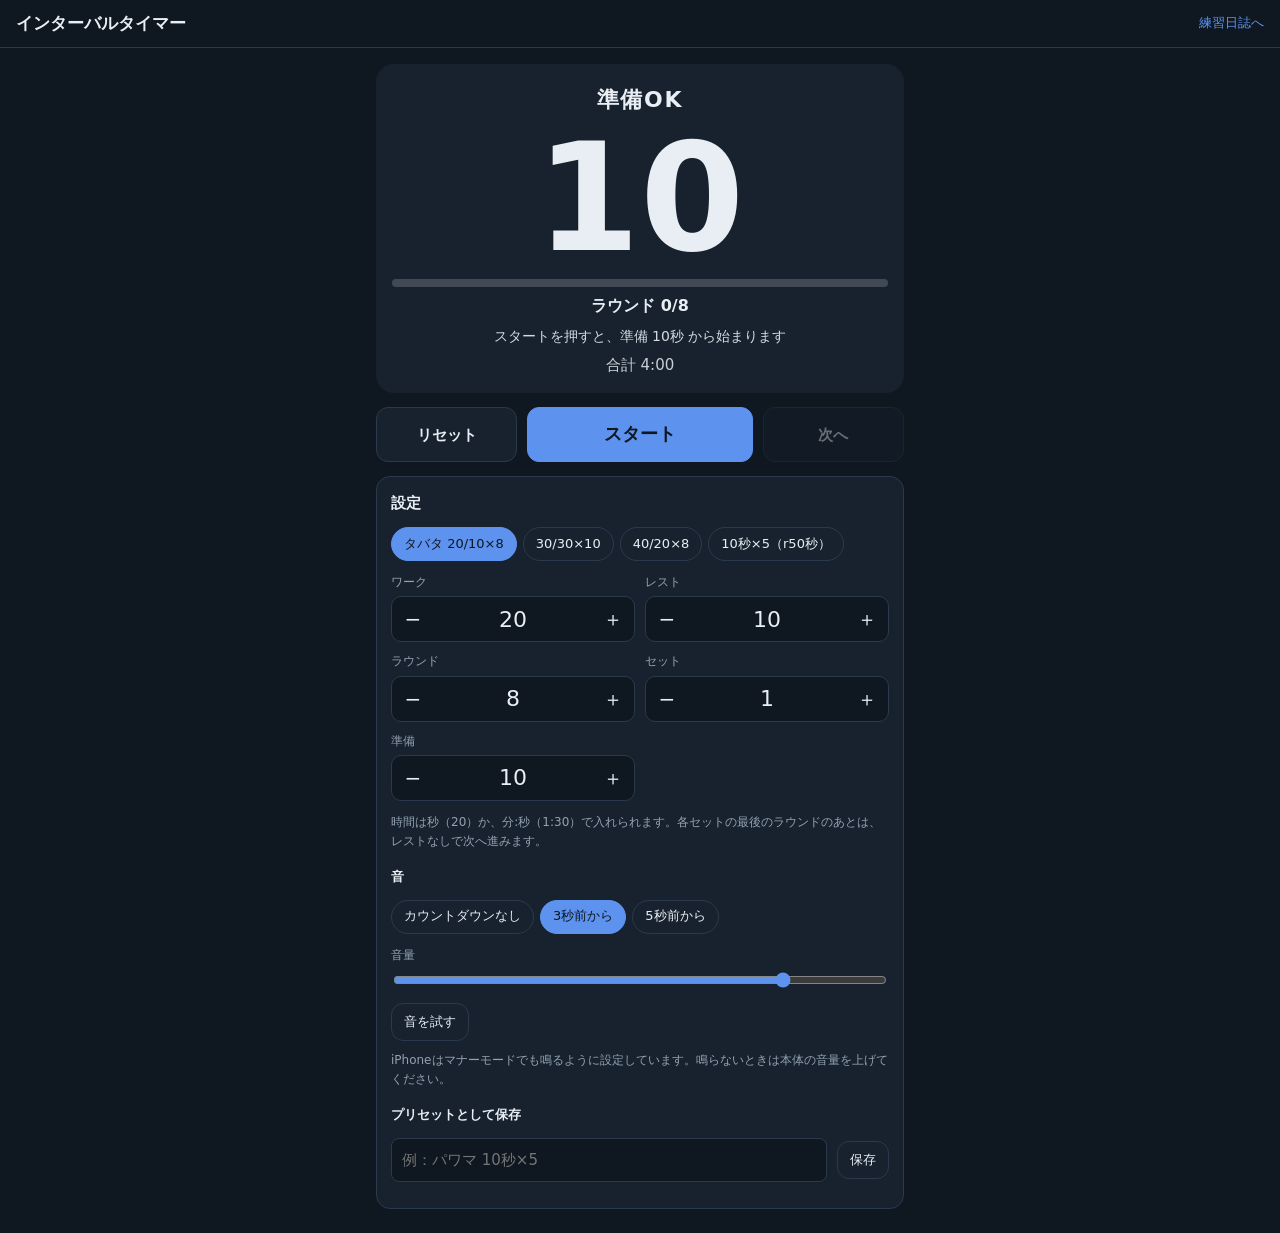
==== timer/index.html @ 8fc102b2 "インターバルタイマーを追加（自由設定、カウントダウン音、プリセット、画面スリープ防止） Co-Authored-By: Claude Opus 5.5 <noreply@anthropic.com> " ====
<!DOCTYPE html>
<html lang="ja">
<head>
<meta charset="utf-8">
<meta name="viewport" content="width=device-width, initial-scale=1, viewport-fit=cover">
<meta http-equiv="Content-Security-Policy" content="default-src 'none'; script-src 'self'; style-src 'self'; img-src 'self' data:; connect-src 'self'; manifest-src 'self'; worker-src 'self'; base-uri 'none'; form-action 'none'; object-src 'none'">
<meta name="referrer" content="no-referrer">
<meta name="theme-color" content="#0f1720">
<meta name="apple-mobile-web-app-capable" content="yes">
<meta name="apple-mobile-web-app-title" content="タイマー">
<title>インターバルタイマー</title>
<link rel="manifest" href="manifest.webmanifest">
<link rel="apple-touch-icon" href="../icons/apple-touch-icon.png">
<link rel="icon" href="../icons/icon-192.png">
<link rel="stylesheet" href="timer.css">
</head>
<body data-phase="idle">
<header class="top">
  <h1>インターバルタイマー</h1>
  <a class="link" href="../">練習日誌へ</a>
</header>

<main>
  <section class="clock" aria-live="polite">
    <div class="phase" id="phase">準備OK</div>
    <div class="time num" id="time">0:20</div>
    <div class="bar" aria-hidden="true"><i id="bar"></i></div>
    <div class="meta">
      <span id="round">ラウンド 0/8</span>
      <span id="set">セット 1/1</span>
    </div>
    <div class="next" id="next">スタートを押すと、準備 10秒 から始まります</div>
    <div class="total num" id="total">合計 4:10</div>
  </section>

  <div class="controls">
    <button type="button" class="btn ghost" id="resetBtn">リセット</button>
    <button type="button" class="btn go" id="startBtn">スタート</button>
    <button type="button" class="btn ghost" id="skipBtn" disabled>次へ</button>
  </div>

  <section class="card" id="settings">
    <h2>設定</h2>
    <div class="chips" id="presets" role="group" aria-label="プリセット"></div>

    <div class="grid">
      <div class="field"><span>ワーク</span><div class="stepper"><button type="button" data-k="work" data-d="-5" aria-label="ワークを5秒減らす">−</button><input class="num" id="work" inputmode="numeric" maxlength="5" aria-label="ワーク（秒、または分:秒）"><button type="button" data-k="work" data-d="5" aria-label="ワークを5秒増やす">＋</button></div></div>
      <div class="field"><span>レスト</span><div class="stepper"><button type="button" data-k="rest" data-d="-5" aria-label="レストを5秒減らす">−</button><input class="num" id="rest" inputmode="numeric" maxlength="5" aria-label="レスト（秒、または分:秒）"><button type="button" data-k="rest" data-d="5" aria-label="レストを5秒増やす">＋</button></div></div>
      <div class="field"><span>ラウンド</span><div class="stepper"><button type="button" data-k="rounds" data-d="-1" aria-label="ラウンドを減らす">−</button><input class="num" id="rounds" inputmode="numeric" maxlength="3" aria-label="ラウンド数"><button type="button" data-k="rounds" data-d="1" aria-label="ラウンドを増やす">＋</button></div></div>
      <div class="field"><span>セット</span><div class="stepper"><button type="button" data-k="sets" data-d="-1" aria-label="セットを減らす">−</button><input class="num" id="sets" inputmode="numeric" maxlength="2" aria-label="セット数"><button type="button" data-k="sets" data-d="1" aria-label="セットを増やす">＋</button></div></div>
      <div class="field" id="setRestField"><span>セット間</span><div class="stepper"><button type="button" data-k="setRest" data-d="-15" aria-label="セット間を15秒減らす">−</button><input class="num" id="setRest" inputmode="numeric" maxlength="5" aria-label="セット間（秒、または分:秒）"><button type="button" data-k="setRest" data-d="15" aria-label="セット間を15秒増やす">＋</button></div></div>
      <div class="field"><span>準備</span><div class="stepper"><button type="button" data-k="prep" data-d="-5" aria-label="準備を5秒減らす">−</button><input class="num" id="prep" inputmode="numeric" maxlength="5" aria-label="準備（秒）"><button type="button" data-k="prep" data-d="5" aria-label="準備を5秒増やす">＋</button></div></div>
    </div>
    <p class="hint">時間は秒（20）か、分:秒（1:30）で入れられます。各セットの最後のラウンドのあとは、レストなしで次へ進みます。</p>

    <h3>音</h3>
    <div class="chips" id="countdown" role="group" aria-label="カウントダウン音">
      <button type="button" class="chip" data-v="0" aria-pressed="false">カウントダウンなし</button>
      <button type="button" class="chip" data-v="3" aria-pressed="true">3秒前から</button>
      <button type="button" class="chip" data-v="5" aria-pressed="false">5秒前から</button>
    </div>
    <label class="field">音量<input type="range" id="volume" min="0" max="100" value="80"></label>
    <div class="row">
      <button type="button" class="btn small" id="testBtn">音を試す</button>
      <span class="hint">iPhoneはマナーモードでも鳴るように設定しています。鳴らないときは本体の音量を上げてください。</span>
    </div>

    <h3>プリセットとして保存</h3>
    <div class="row">
      <input id="presetName" maxlength="20" placeholder="例：パワマ 10秒×5" aria-label="プリセットの名前">
      <button type="button" class="btn small" id="saveBtn">保存</button>
    </div>
    <div id="myPresets" class="list"></div>
  </section>
</main>
<div class="toast" id="toast" role="status" aria-live="polite"></div>
<script src="timer.js"></script>
</body>
</html>
---- timer/timer.css ----
/* Layout: one screen, the clock on top as a scoreboard; the phase color fills the clock panel so it reads from across the track. */
:root{
  --bg:#0f1720; --surface:#17222e; --ink:#e9eef4; --muted:#93a1b1; --line:#2a3a4c;
  --work:#e5483c; --rest:#2f8f62; --prep:#c9902a; --setrest:#3d6fd1; --done:#56657a;
  --accent:#5d93ef;
  --font-num:"DIN Alternate","Bahnschrift","Roboto Condensed","Arial Narrow",system-ui,sans-serif;
  --font-body:"Hiragino Sans","Hiragino Kaku Gothic ProN","Noto Sans JP","Yu Gothic UI","Meiryo",system-ui,sans-serif;
  color-scheme:dark;
}
*{box-sizing:border-box}
[hidden]{display:none !important}
html,body{margin:0;height:100%}
body{background:var(--bg);color:var(--ink);font-family:var(--font-body);font-size:15px;line-height:1.6;-webkit-text-size-adjust:100%}
.num{font-family:var(--font-num);font-variant-numeric:tabular-nums}
header.top{display:flex;justify-content:space-between;align-items:center;padding:calc(10px + env(safe-area-inset-top)) 16px 10px;border-bottom:1px solid var(--line)}
header.top h1{margin:0;font-size:17px}
a.link{color:var(--accent);font-size:13px;text-decoration:none}
main{max-width:560px;margin:0 auto;padding:16px 16px calc(24px + env(safe-area-inset-bottom));display:flex;flex-direction:column;gap:14px}

.clock{--c:var(--surface);background:var(--c);border-radius:18px;padding:18px 16px 16px;display:flex;flex-direction:column;align-items:center;gap:6px;transition:background-color .25s}
body[data-phase="work"] .clock{--c:var(--work)}
body[data-phase="rest"] .clock{--c:var(--rest)}
body[data-phase="prep"] .clock{--c:var(--prep)}
body[data-phase="setrest"] .clock{--c:var(--setrest)}
body[data-phase="done"] .clock{--c:var(--done)}
.phase{font-size:22px;font-weight:700;letter-spacing:.08em}
.time{font-size:clamp(88px,30vw,150px);font-weight:700;line-height:1}
.bar{width:100%;height:8px;background:rgba(255,255,255,.18);border-radius:4px;overflow:hidden}
.bar i{display:block;height:100%;width:0;background:#fff;border-radius:4px}
.meta{display:flex;gap:16px;font-size:16px;font-weight:700}
.next{font-size:14px;opacity:.9;text-align:center}
.total{font-size:15px;opacity:.85}

.controls{display:grid;grid-template-columns:1fr 1.6fr 1fr;gap:10px}
.btn{font:inherit;font-weight:700;border-radius:12px;border:1px solid var(--line);background:var(--surface);color:var(--ink);padding:12px;min-height:52px;cursor:pointer}
.btn.go{background:var(--accent);border-color:var(--accent);color:#0f1720;font-size:18px}
.btn.go.pause{background:var(--ink);border-color:var(--ink)}
.btn:disabled{opacity:.4;cursor:default}
.btn.small{min-height:38px;padding:6px 12px;font-size:13px;font-weight:500}
.btn.danger{color:#ff8a7f;border-color:#ff8a7f}
button:focus-visible,input:focus-visible,a:focus-visible{outline:2px solid var(--accent);outline-offset:2px}

.card{background:var(--surface);border:1px solid var(--line);border-radius:14px;padding:14px;display:flex;flex-direction:column;gap:12px}
.card h2{margin:0;font-size:15px}
.card h3{margin:4px 0 0;font-size:13px}
body.running #settings{opacity:.45;pointer-events:none}
.chips{display:flex;flex-wrap:wrap;gap:6px}
.chip{font:inherit;font-size:13px;border:1px solid var(--line);background:transparent;color:var(--ink);border-radius:999px;padding:5px 12px;min-height:34px;cursor:pointer}
.chip[aria-pressed="true"]{background:var(--accent);border-color:var(--accent);color:#0f1720}
.grid{display:grid;grid-template-columns:repeat(2,minmax(0,1fr));gap:10px}
.field{display:flex;flex-direction:column;gap:4px;font-size:12px;color:var(--muted);min-width:0}
.stepper{display:flex;align-items:center;border:1px solid var(--line);border-radius:10px;overflow:hidden;background:var(--bg)}
.stepper button{font:inherit;font-size:20px;width:42px;height:44px;border:0;background:transparent;color:var(--ink);cursor:pointer;flex:none}
.stepper input{flex:1;min-width:0;border:0;background:transparent;text-align:center;font-size:22px;color:var(--ink);padding:0}
input{font:inherit;color:var(--ink);background:var(--bg);border:1px solid var(--line);border-radius:8px;padding:9px 10px;min-width:0}
input[type="range"]{padding:0;accent-color:var(--accent)}
.row{display:flex;gap:10px;align-items:center;flex-wrap:wrap}
.row input{flex:1}
.hint{font-size:12px;color:var(--muted);margin:0}
.list{display:flex;flex-direction:column;gap:6px}
.item{display:flex;align-items:center;gap:8px;border:1px solid var(--line);border-radius:8px;padding:6px 10px}
.item span{flex:1}
.toast{position:fixed;left:50%;bottom:calc(24px + env(safe-area-inset-bottom));transform:translateX(-50%);background:var(--ink);color:var(--bg);padding:8px 16px;border-radius:999px;font-size:13px;opacity:0;pointer-events:none;transition:opacity .2s;max-width:90vw;text-align:center}
.toast.show{opacity:1}
@media (prefers-reduced-motion: reduce){.clock,.toast{transition:none}}
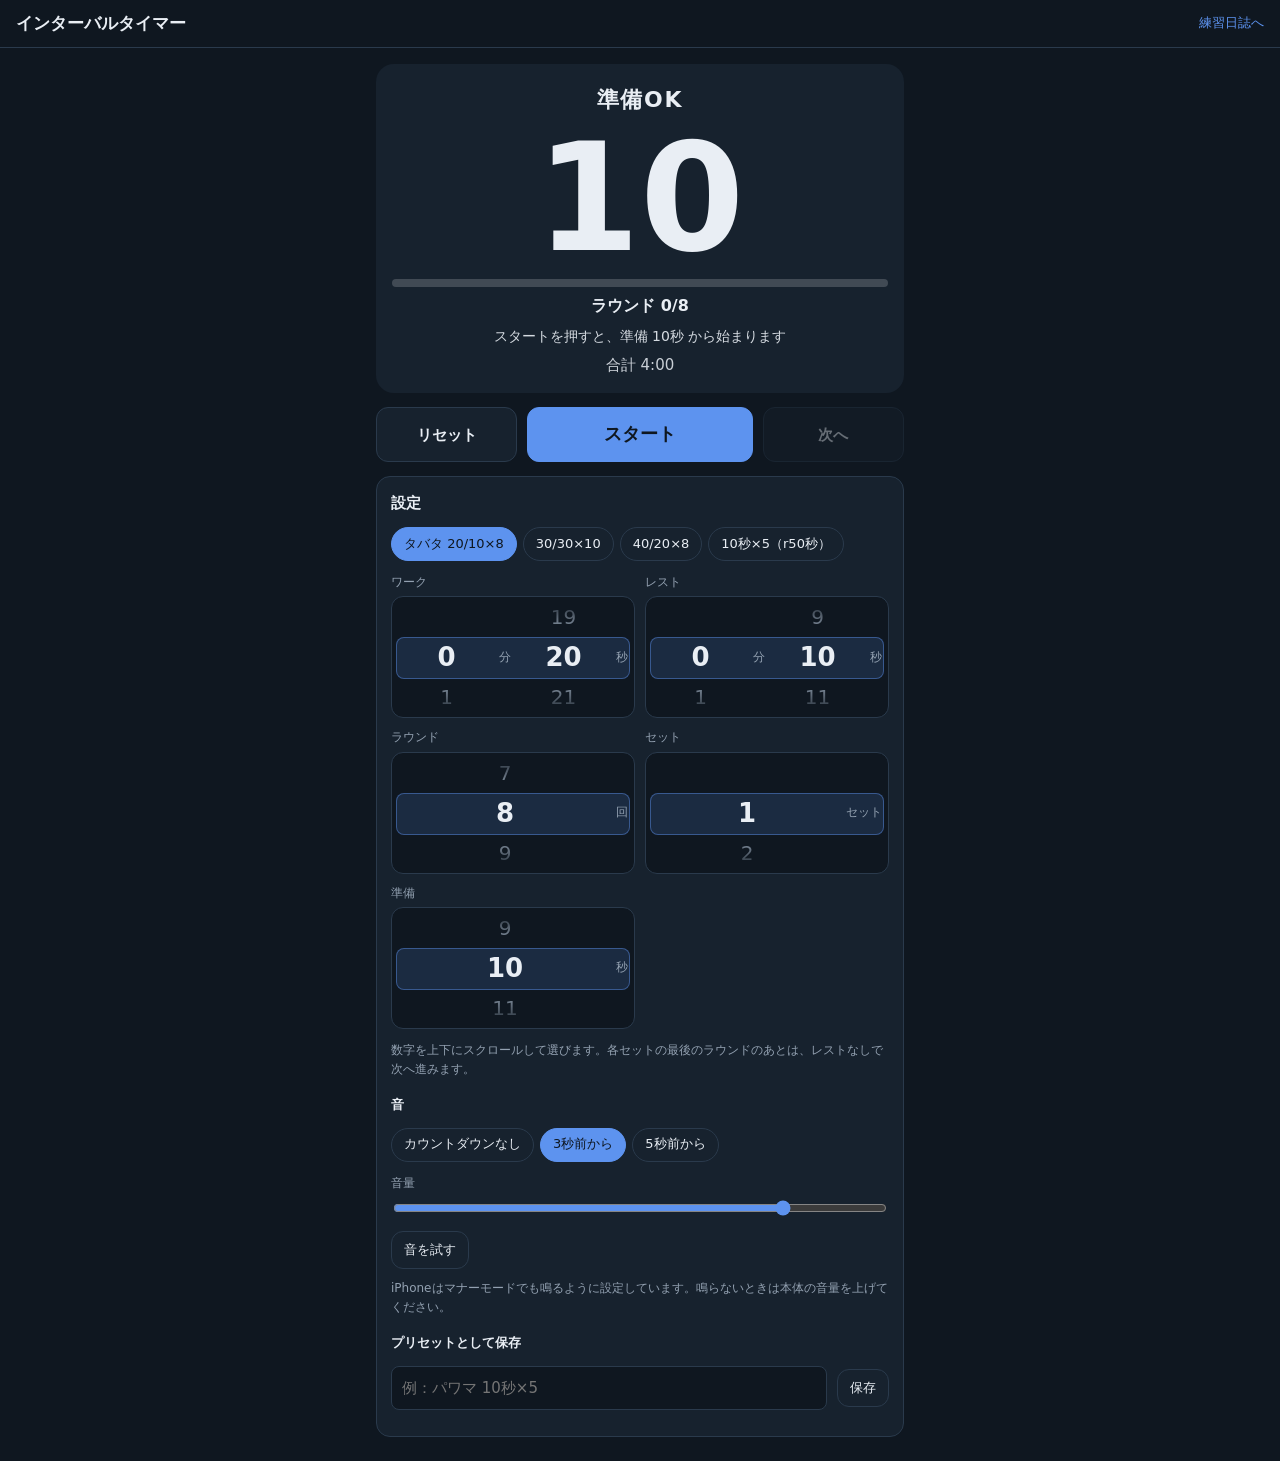
==== commit c259d640: "タイマーの設定をドラム（リール）式に変更 Co-Authored-By: Claude Opus 5.5 <noreply@anthropic.com> Claude-Session: https:/" ====
--- a/timer/index.html
+++ b/timer/index.html
@@ -44,14 +44,14 @@
     <div class="chips" id="presets" role="group" aria-label="プリセット"></div>
 
     <div class="grid">
-      <div class="field"><span>ワーク</span><div class="stepper"><button type="button" data-k="work" data-d="-5" aria-label="ワークを5秒減らす">−</button><input class="num" id="work" inputmode="numeric" maxlength="5" aria-label="ワーク（秒、または分:秒）"><button type="button" data-k="work" data-d="5" aria-label="ワークを5秒増やす">＋</button></div></div>
-      <div class="field"><span>レスト</span><div class="stepper"><button type="button" data-k="rest" data-d="-5" aria-label="レストを5秒減らす">−</button><input class="num" id="rest" inputmode="numeric" maxlength="5" aria-label="レスト（秒、または分:秒）"><button type="button" data-k="rest" data-d="5" aria-label="レストを5秒増やす">＋</button></div></div>
-      <div class="field"><span>ラウンド</span><div class="stepper"><button type="button" data-k="rounds" data-d="-1" aria-label="ラウンドを減らす">−</button><input class="num" id="rounds" inputmode="numeric" maxlength="3" aria-label="ラウンド数"><button type="button" data-k="rounds" data-d="1" aria-label="ラウンドを増やす">＋</button></div></div>
-      <div class="field"><span>セット</span><div class="stepper"><button type="button" data-k="sets" data-d="-1" aria-label="セットを減らす">−</button><input class="num" id="sets" inputmode="numeric" maxlength="2" aria-label="セット数"><button type="button" data-k="sets" data-d="1" aria-label="セットを増やす">＋</button></div></div>
-      <div class="field" id="setRestField"><span>セット間</span><div class="stepper"><button type="button" data-k="setRest" data-d="-15" aria-label="セット間を15秒減らす">−</button><input class="num" id="setRest" inputmode="numeric" maxlength="5" aria-label="セット間（秒、または分:秒）"><button type="button" data-k="setRest" data-d="15" aria-label="セット間を15秒増やす">＋</button></div></div>
-      <div class="field"><span>準備</span><div class="stepper"><button type="button" data-k="prep" data-d="-5" aria-label="準備を5秒減らす">−</button><input class="num" id="prep" inputmode="numeric" maxlength="5" aria-label="準備（秒）"><button type="button" data-k="prep" data-d="5" aria-label="準備を5秒増やす">＋</button></div></div>
+      <div class="field"><span>ワーク</span><div class="wheels"><div class="wheel" id="w-work-m" data-unit="分"></div><div class="wheel" id="w-work-s" data-unit="秒"></div></div></div>
+      <div class="field"><span>レスト</span><div class="wheels"><div class="wheel" id="w-rest-m" data-unit="分"></div><div class="wheel" id="w-rest-s" data-unit="秒"></div></div></div>
+      <div class="field"><span>ラウンド</span><div class="wheels"><div class="wheel" id="w-rounds" data-unit="回"></div></div></div>
+      <div class="field"><span>セット</span><div class="wheels"><div class="wheel" id="w-sets" data-unit="セット"></div></div></div>
+      <div class="field" id="setRestField"><span>セット間レスト</span><div class="wheels"><div class="wheel" id="w-setRest-m" data-unit="分"></div><div class="wheel" id="w-setRest-s" data-unit="秒"></div></div></div>
+      <div class="field"><span>準備</span><div class="wheels"><div class="wheel" id="w-prep" data-unit="秒"></div></div></div>
     </div>
-    <p class="hint">時間は秒（20）か、分:秒（1:30）で入れられます。各セットの最後のラウンドのあとは、レストなしで次へ進みます。</p>
+    <p class="hint">数字を上下にスクロールして選びます。各セットの最後のラウンドのあとは、レストなしで次へ進みます。</p>
 
     <h3>音</h3>
     <div class="chips" id="countdown" role="group" aria-label="カウントダウン音">
--- a/timer/timer.css
+++ b/timer/timer.css
@@ -49,9 +49,17 @@
 .chip[aria-pressed="true"]{background:var(--accent);border-color:var(--accent);color:#0f1720}
 .grid{display:grid;grid-template-columns:repeat(2,minmax(0,1fr));gap:10px}
 .field{display:flex;flex-direction:column;gap:4px;font-size:12px;color:var(--muted);min-width:0}
-.stepper{display:flex;align-items:center;border:1px solid var(--line);border-radius:10px;overflow:hidden;background:var(--bg)}
-.stepper button{font:inherit;font-size:20px;width:42px;height:44px;border:0;background:transparent;color:var(--ink);cursor:pointer;flex:none}
-.stepper input{flex:1;min-width:0;border:0;background:transparent;text-align:center;font-size:22px;color:var(--ink);padding:0}
+/* ドラム（リール）式：3行見えて、真ん中が選ばれている値 */
+.wheels{position:relative;display:flex;gap:4px;background:var(--bg);border:1px solid var(--line);border-radius:12px;padding:0 6px;overflow:hidden}
+.wheels::before{content:"";position:absolute;left:4px;right:4px;top:40px;height:40px;border-radius:8px;background:rgba(93,147,239,.16);border:1px solid rgba(93,147,239,.45);pointer-events:none}
+.wheel{position:relative;flex:1;min-width:0;height:120px;overflow-y:auto;scroll-snap-type:y mandatory;overscroll-behavior:contain;-webkit-overflow-scrolling:touch;scrollbar-width:none;outline:none;
+  -webkit-mask-image:linear-gradient(to bottom,transparent 0,#000 30%,#000 70%,transparent 100%);mask-image:linear-gradient(to bottom,transparent 0,#000 30%,#000 70%,transparent 100%)}
+.wheel::-webkit-scrollbar{display:none}
+.wheel:focus-visible{box-shadow:inset 0 0 0 2px var(--accent);border-radius:8px}
+.wheel ul{list-style:none;margin:0;padding:40px 0}
+.wheel li{height:40px;line-height:40px;text-align:center;font-size:20px;color:var(--muted);scroll-snap-align:center;cursor:pointer}
+.wheel li.sel{color:var(--ink);font-size:26px;font-weight:700}
+.wheels .unit{align-self:center;font-size:12px;color:var(--muted);flex:none;position:relative;z-index:1}
 input{font:inherit;color:var(--ink);background:var(--bg);border:1px solid var(--line);border-radius:8px;padding:9px 10px;min-width:0}
 input[type="range"]{padding:0;accent-color:var(--accent)}
 .row{display:flex;gap:10px;align-items:center;flex-wrap:wrap}
